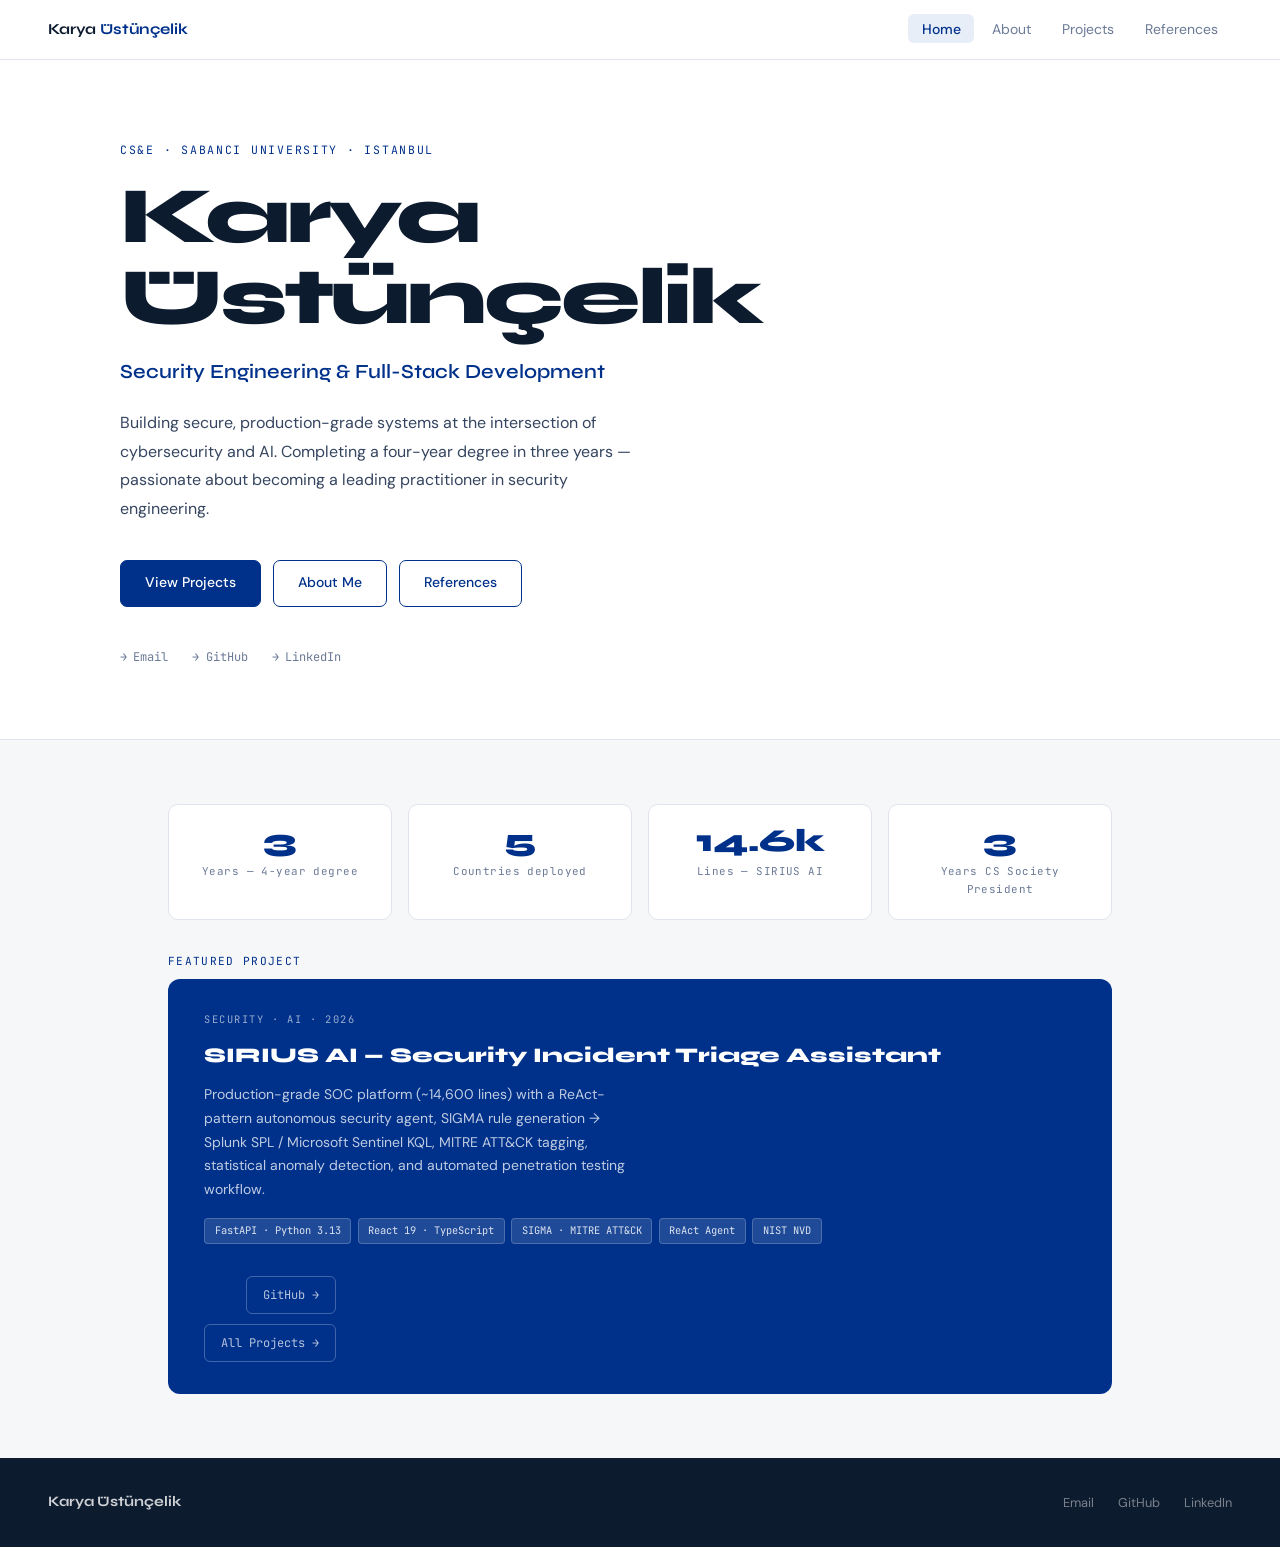
==== index.html @ 6b74f3bf "Add files via upload" ====
<!DOCTYPE html>
<html lang="en">
<head>
<meta charset="UTF-8"/>
<meta name="viewport" content="width=device-width, initial-scale=1.0"/>
<title>Karya Üstünçelik</title>
<link rel="stylesheet" href="style.css"/>
<style>
.hero {
  background: var(--white);
  border-bottom: 1px solid var(--border);
  padding: 5rem 3rem 4.5rem;
}
.hero-inner { max-width: 1040px; margin: 0 auto; }
.hero-eyebrow {
  font-family: var(--f-mono);
  font-size: 0.72rem; color: var(--blue);
  letter-spacing: 0.15em; text-transform: uppercase;
  margin-bottom: 1rem;
}
.hero-name {
  font-family: var(--f-display);
  font-size: clamp(3rem, 7vw, 5rem);
  font-weight: 800; letter-spacing: -0.04em;
  line-height: 1.02; color: var(--ink);
  margin-bottom: 1rem;
}
.hero-role {
  font-family: var(--f-display);
  font-size: clamp(1rem, 2.5vw, 1.25rem);
  font-weight: 600; color: var(--blue);
  margin-bottom: 1.25rem;
}
.hero-desc {
  font-size: 1rem; color: var(--ink-mid);
  max-width: 520px; line-height: 1.8; margin-bottom: 2.25rem;
}
.hero-btns { display: flex; gap: 0.75rem; flex-wrap: wrap; }
.hero-links {
  margin-top: 2.5rem;
  display: flex; gap: 1.5rem; flex-wrap: wrap;
}
.hero-link {
  font-family: var(--f-mono);
  font-size: 0.75rem; color: var(--muted);
  text-decoration: none; display: flex;
  align-items: center; gap: 0.4rem;
  transition: color 0.2s;
}
.hero-link:hover { color: var(--blue); }
.hero-link::before { content: '→'; }

/* FEATURED */
.featured-card {
  background: var(--blue);
  border-radius: 12px;
  padding: 2rem 2.25rem;
  color: #fff;
  display: flex; justify-content: space-between;
  align-items: flex-start; gap: 2rem;
  flex-wrap: wrap;
}
.featured-label {
  font-family: var(--f-mono);
  font-size: 0.65rem; letter-spacing: 0.15em;
  text-transform: uppercase; color: rgba(255,255,255,0.6);
  margin-bottom: 0.6rem;
}
.featured-title {
  font-family: var(--f-display);
  font-size: 1.3rem; font-weight: 800;
  color: #fff; margin-bottom: 0.6rem;
}
.featured-desc { font-size: 0.875rem; color: rgba(255,255,255,0.75); line-height: 1.7; max-width: 440px; }
.featured-tags { display: flex; flex-wrap: wrap; gap: 0.4rem; margin-top: 1rem; }
.featured-tag {
  font-family: var(--f-mono);
  font-size: 0.65rem; padding: 0.2rem 0.6rem;
  background: rgba(255,255,255,0.12);
  color: rgba(255,255,255,0.85);
  border: 1px solid rgba(255,255,255,0.2);
  border-radius: 4px;
}
.featured-link {
  font-family: var(--f-mono);
  font-size: 0.75rem; color: rgba(255,255,255,0.7);
  text-decoration: none; white-space: nowrap;
  padding: 0.5rem 1rem;
  border: 1px solid rgba(255,255,255,0.25);
  border-radius: 6px; transition: background 0.2s;
}
.featured-link:hover { background: rgba(255,255,255,0.12); color: #fff; }

@media (max-width: 768px) {
  .hero { padding: 3rem 1.25rem 2.5rem; }
}
</style>
</head>
<body>

<nav>
  <a href="index.html" class="nav-brand">Karya <em>Üstünçelik</em></a>
  <ul class="nav-links">
    <li><a href="index.html" class="active">Home</a></li>
    <li><a href="about.html">About</a></li>
    <li><a href="projects.html">Projects</a></li>
    <li><a href="references.html">References</a></li>
  </ul>
</nav>

<div class="hero">
  <div class="hero-inner">
    <p class="hero-eyebrow">CS&amp;E · Sabancı University · Istanbul</p>
    <h1 class="hero-name">Karya<br/>Üstünçelik</h1>
    <p class="hero-role">Security Engineering &amp; Full-Stack Development</p>
    <p class="hero-desc">
      Building secure, production-grade systems at the intersection of cybersecurity and AI.
      Completing a four-year degree in three years — passionate about becoming a leading
      practitioner in security engineering.
    </p>
    <div class="hero-btns">
      <a href="projects.html" class="btn btn-primary">View Projects</a>
      <a href="about.html" class="btn btn-outline">About Me</a>
      <a href="references.html" class="btn btn-outline">References</a>
    </div>
    <div class="hero-links">
      <a href="mailto:karya.ustuncelik@sabanciuniv.edu" class="hero-link">Email</a>
      <a href="https://github.com/Karyaustuncelik" class="hero-link" target="_blank">GitHub</a>
      <a href="https://www.linkedin.com/in/karya-ustuncelik-a9627a252" class="hero-link" target="_blank">LinkedIn</a>
    </div>
  </div>
</div>

<div style="background:var(--bg);padding:4rem 0;">
  <div class="container">
    <div class="stat-grid">
      <div class="stat"><div class="stat-num">3</div><div class="stat-label">Years — 4-year degree</div></div>
      <div class="stat"><div class="stat-num">5</div><div class="stat-label">Countries deployed</div></div>
      <div class="stat"><div class="stat-num">14.6k</div><div class="stat-label">Lines — SIRIUS AI</div></div>
      <div class="stat"><div class="stat-num">3</div><div class="stat-label">Years CS Society President</div></div>
    </div>

    <p class="section-label">Featured Project</p>
    <div class="featured-card">
      <div>
        <div class="featured-label">Security · AI · 2026</div>
        <div class="featured-title">SIRIUS AI — Security Incident Triage Assistant</div>
        <div class="featured-desc">
          Production-grade SOC platform (~14,600 lines) with a ReAct-pattern autonomous security agent,
          SIGMA rule generation → Splunk SPL / Microsoft Sentinel KQL, MITRE ATT&amp;CK tagging,
          statistical anomaly detection, and automated penetration testing workflow.
        </div>
        <div class="featured-tags">
          <span class="featured-tag">FastAPI · Python 3.13</span>
          <span class="featured-tag">React 19 · TypeScript</span>
          <span class="featured-tag">SIGMA · MITRE ATT&amp;CK</span>
          <span class="featured-tag">ReAct Agent</span>
          <span class="featured-tag">NIST NVD</span>
        </div>
      </div>
      <div style="display:flex;flex-direction:column;gap:0.6rem;align-items:flex-end;">
        <a href="https://github.com/Karyaustuncelik/AI-Powered-Security-Incident-Triage-Assistant" class="featured-link" target="_blank">GitHub →</a>
        <a href="projects.html" class="featured-link">All Projects →</a>
      </div>
    </div>
  </div>
</div>

<footer>
  <span class="footer-name">Karya Üstünçelik</span>
  <div class="footer-links">
    <a href="mailto:karya.ustuncelik@sabanciuniv.edu">Email</a>
    <a href="https://github.com/Karyaustuncelik" target="_blank">GitHub</a>
    <a href="https://www.linkedin.com/in/karya-ustuncelik-a9627a252" target="_blank">LinkedIn</a>
  </div>
</footer>

</body>
</html>
---- style.css ----
@import url('https://fonts.googleapis.com/css2?family=Syne:wght@400;600;700;800&family=JetBrains+Mono:wght@400;500&family=DM+Sans:ital,wght@0,300;0,400;0,500;1,400&display=swap');

:root {
  --white:   #ffffff;
  --bg:      #f6f7f9;
  --surface: #ffffff;
  --border:  #e0e4eb;
  --blue:    #00318A;
  --blue-mid:#0047b3;
  --blue-lt: #e8eef8;
  --ink:     #0d1b2e;
  --ink-mid: #354560;
  --muted:   #6b7a96;
  --tag-bg:  #eef2fb;
  --tag-text:#1a3a7a;
  --f-display:'Syne',sans-serif;
  --f-mono:  'JetBrains Mono',monospace;
  --f-body:  'DM Sans',sans-serif;
}

*, *::before, *::after { box-sizing: border-box; margin: 0; padding: 0; }
html { scroll-behavior: smooth; }

body {
  background: var(--bg);
  color: var(--ink);
  font-family: var(--f-body);
  font-size: 15px;
  line-height: 1.7;
  -webkit-font-smoothing: antialiased;
}

/* ── NAV ── */
nav {
  position: sticky; top: 0; z-index: 100;
  background: rgba(255,255,255,0.95);
  border-bottom: 1px solid var(--border);
  backdrop-filter: blur(10px);
  display: flex; align-items: center; justify-content: space-between;
  padding: 0 3rem;
  height: 60px;
}
.nav-brand {
  font-family: var(--f-display);
  font-weight: 700; font-size: 0.95rem;
  color: var(--ink); text-decoration: none;
  letter-spacing: -0.01em;
}
.nav-brand em { color: var(--blue); font-style: normal; }
.nav-links { display: flex; gap: 0.25rem; list-style: none; }
.nav-links a {
  font-family: var(--f-body);
  font-size: 0.875rem; font-weight: 400;
  color: var(--muted); text-decoration: none;
  padding: 0.35rem 0.85rem;
  border-radius: 6px;
  transition: background 0.15s, color 0.15s;
}
.nav-links a:hover { background: var(--bg); color: var(--ink); }
.nav-links a.active { background: var(--blue-lt); color: var(--blue); font-weight: 500; }

/* ── CONTAINER ── */
.container { max-width: 1040px; margin: 0 auto; padding: 0 3rem; }
.container-sm { max-width: 760px; margin: 0 auto; padding: 0 3rem; }

/* ── PAGE HERO ── */
.page-hero {
  background: var(--white);
  border-bottom: 1px solid var(--border);
  padding: 4rem 3rem 3.5rem;
  max-width: 100%;
}
.page-hero-inner { max-width: 1040px; margin: 0 auto; }
.eyebrow {
  font-family: var(--f-mono);
  font-size: 0.72rem; color: var(--blue);
  letter-spacing: 0.15em; text-transform: uppercase;
  margin-bottom: 0.75rem;
}
.page-hero h1 {
  font-family: var(--f-display);
  font-size: clamp(2rem, 4vw, 3rem);
  font-weight: 800; letter-spacing: -0.03em;
  line-height: 1.08; color: var(--ink);
  margin-bottom: 0.85rem;
}
.page-hero p {
  font-size: 1rem; color: var(--ink-mid);
  max-width: 540px; line-height: 1.75;
}

/* ── SECTION ── */
.section { padding: 4rem 0; }
.section + .section { border-top: 1px solid var(--border); }
.section-label {
  font-family: var(--f-mono);
  font-size: 0.7rem; color: var(--blue);
  letter-spacing: 0.12em; text-transform: uppercase;
  margin-bottom: 0.5rem;
}
.section-title {
  font-family: var(--f-display);
  font-size: clamp(1.4rem, 3vw, 1.9rem);
  font-weight: 800; letter-spacing: -0.025em;
  color: var(--ink); margin-bottom: 2rem;
}

/* ── CARDS ── */
.card {
  background: var(--white);
  border: 1px solid var(--border);
  border-radius: 10px;
  padding: 1.5rem 1.75rem;
  transition: box-shadow 0.2s, border-color 0.2s;
}
.card:hover {
  border-color: #b8c9e8;
  box-shadow: 0 4px 16px rgba(0,49,138,0.07);
}
.card-top {
  display: flex; align-items: flex-start;
  justify-content: space-between; gap: 1rem;
  margin-bottom: 0.6rem;
}
.card-title {
  font-family: var(--f-display);
  font-size: 0.95rem; font-weight: 700;
  color: var(--ink); line-height: 1.3;
}
.card-date {
  font-family: var(--f-mono);
  font-size: 0.68rem; color: var(--muted);
  white-space: nowrap; flex-shrink: 0;
}
.card-desc {
  font-size: 0.875rem; color: var(--ink-mid);
  line-height: 1.7; margin-bottom: 1rem;
}
.card-tags { display: flex; flex-wrap: wrap; gap: 0.35rem; margin-bottom: 1rem; }
.tag {
  font-family: var(--f-mono);
  font-size: 0.65rem; padding: 0.2rem 0.55rem;
  background: var(--tag-bg); color: var(--tag-text);
  border: 1px solid #c9d8f0; border-radius: 4px;
  letter-spacing: 0.02em;
}
.tag.dark { background: var(--ink); color: #e2e8f0; border-color: var(--ink); }
.link {
  font-family: var(--f-mono);
  font-size: 0.72rem; color: var(--blue);
  text-decoration: none; font-weight: 500;
}
.link:hover { text-decoration: underline; }

/* ── BUTTONS ── */
.btn {
  display: inline-flex; align-items: center; gap: 0.5rem;
  padding: 0.65rem 1.5rem;
  border-radius: 7px;
  font-family: var(--f-body);
  font-size: 0.875rem; font-weight: 500;
  text-decoration: none; cursor: pointer;
  transition: all 0.18s;
  border: 1.5px solid transparent;
}
.btn-primary { background: var(--blue); color: #fff; border-color: var(--blue); }
.btn-primary:hover { background: #00277a; border-color: #00277a; }
.btn-outline { background: transparent; color: var(--blue); border-color: var(--blue); }
.btn-outline:hover { background: var(--blue-lt); }

/* ── GRID ── */
.grid-2 { display: grid; grid-template-columns: 1fr 1fr; gap: 1.25rem; }
.grid-3 { display: grid; grid-template-columns: repeat(3, 1fr); gap: 1.25rem; }
.grid-auto { display: grid; grid-template-columns: repeat(auto-fill, minmax(300px, 1fr)); gap: 1.25rem; }

/* ── STAT ── */
.stat-grid { display: grid; grid-template-columns: repeat(4, 1fr); gap: 1rem; margin-bottom: 2rem; }
.stat {
  background: var(--white);
  border: 1px solid var(--border);
  border-radius: 10px; padding: 1.25rem 1.4rem;
  text-align: center;
}
.stat-num {
  font-family: var(--f-display);
  font-size: 2rem; font-weight: 800;
  color: var(--blue); line-height: 1; margin-bottom: 0.3rem;
}
.stat-label {
  font-family: var(--f-mono);
  font-size: 0.68rem; color: var(--muted);
  letter-spacing: 0.04em;
}

/* ── FOOTER ── */
footer {
  background: var(--ink);
  color: rgba(255,255,255,0.55);
  padding: 2rem 3rem;
  display: flex; align-items: center;
  justify-content: space-between; flex-wrap: wrap; gap: 1rem;
}
.footer-name {
  font-family: var(--f-display);
  font-weight: 700; font-size: 0.9rem;
  color: rgba(255,255,255,0.8);
}
.footer-links { display: flex; gap: 1.5rem; }
.footer-links a {
  font-size: 0.8rem; color: rgba(255,255,255,0.45);
  text-decoration: none; transition: color 0.2s;
}
.footer-links a:hover { color: #fff; }

/* ── DIVIDER ── */
hr { border: none; border-top: 1px solid var(--border); margin: 0; }

/* ── RESPONSIVE ── */
@media (max-width: 768px) {
  nav { padding: 0 1.25rem; }
  .container, .container-sm { padding: 0 1.25rem; }
  .page-hero { padding: 2.5rem 1.25rem 2rem; }
  .grid-2, .grid-3, .stat-grid { grid-template-columns: 1fr; }
  footer { padding: 1.5rem 1.25rem; }
}
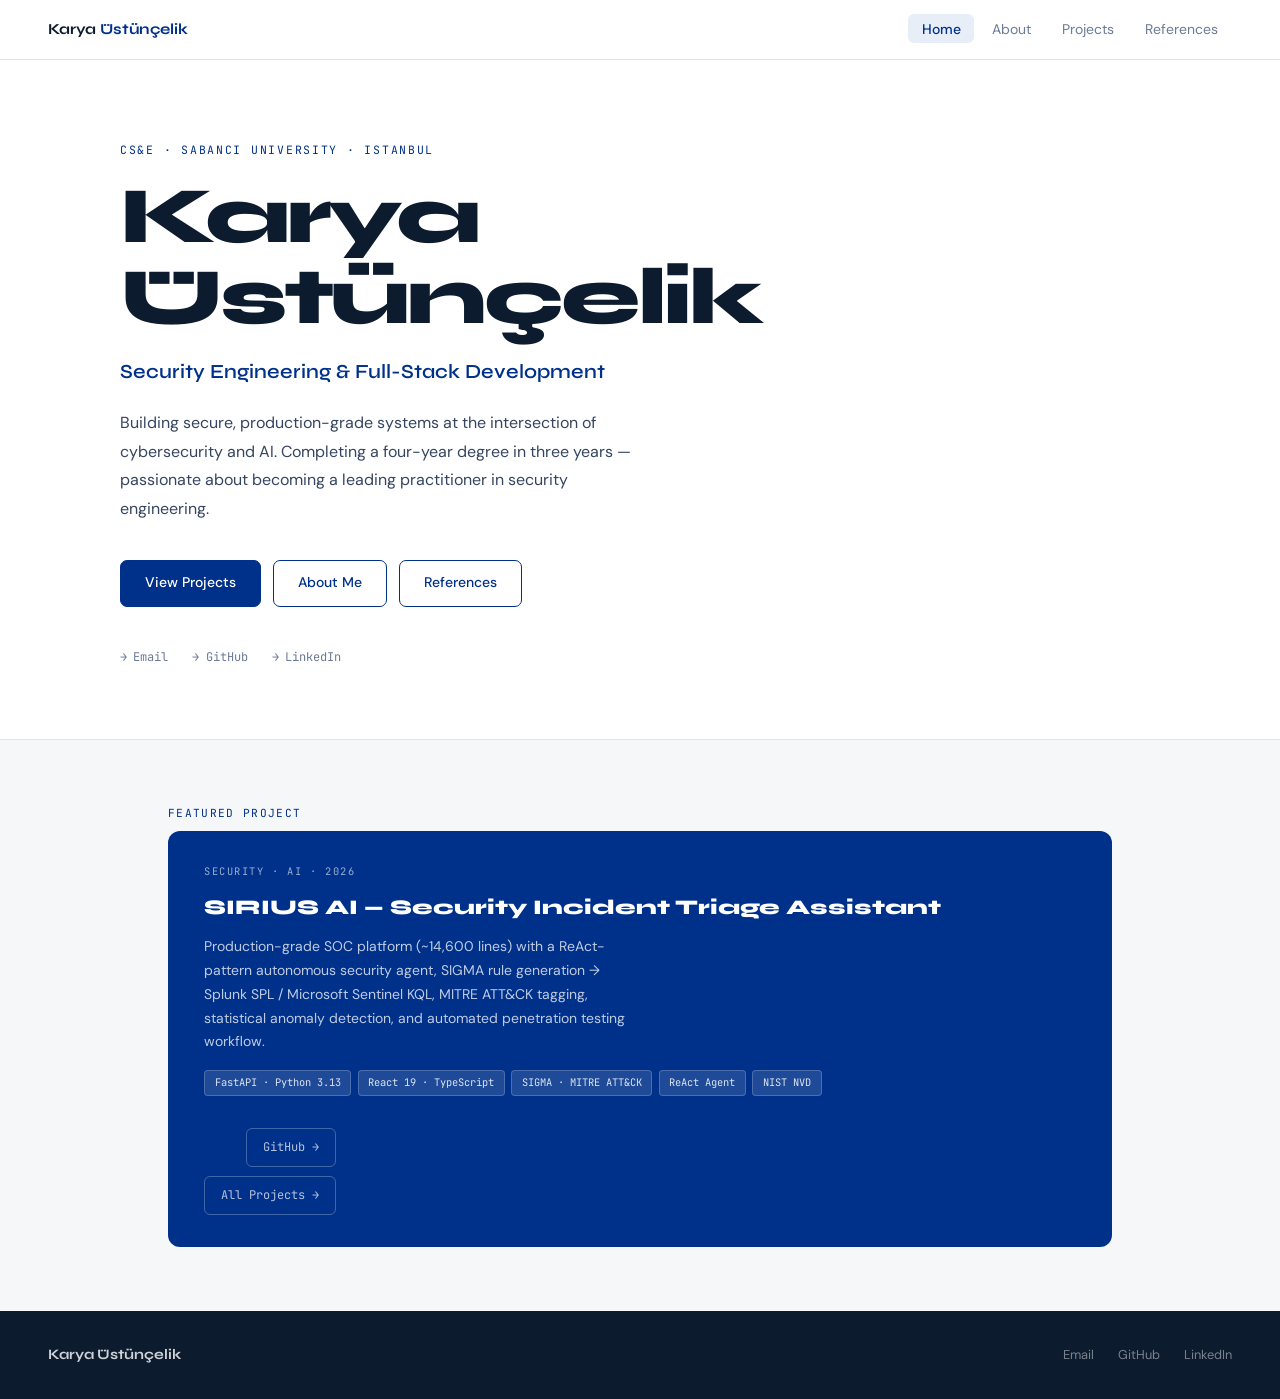
==== commit 47051dc0: "Add files via upload" ====
--- a/index.html
+++ b/index.html
@@ -133,13 +133,6 @@
 
 <div style="background:var(--bg);padding:4rem 0;">
   <div class="container">
-    <div class="stat-grid">
-      <div class="stat"><div class="stat-num">3</div><div class="stat-label">Years — 4-year degree</div></div>
-      <div class="stat"><div class="stat-num">5</div><div class="stat-label">Countries deployed</div></div>
-      <div class="stat"><div class="stat-num">14.6k</div><div class="stat-label">Lines — SIRIUS AI</div></div>
-      <div class="stat"><div class="stat-num">3</div><div class="stat-label">Years CS Society President</div></div>
-    </div>
-
     <p class="section-label">Featured Project</p>
     <div class="featured-card">
       <div>
